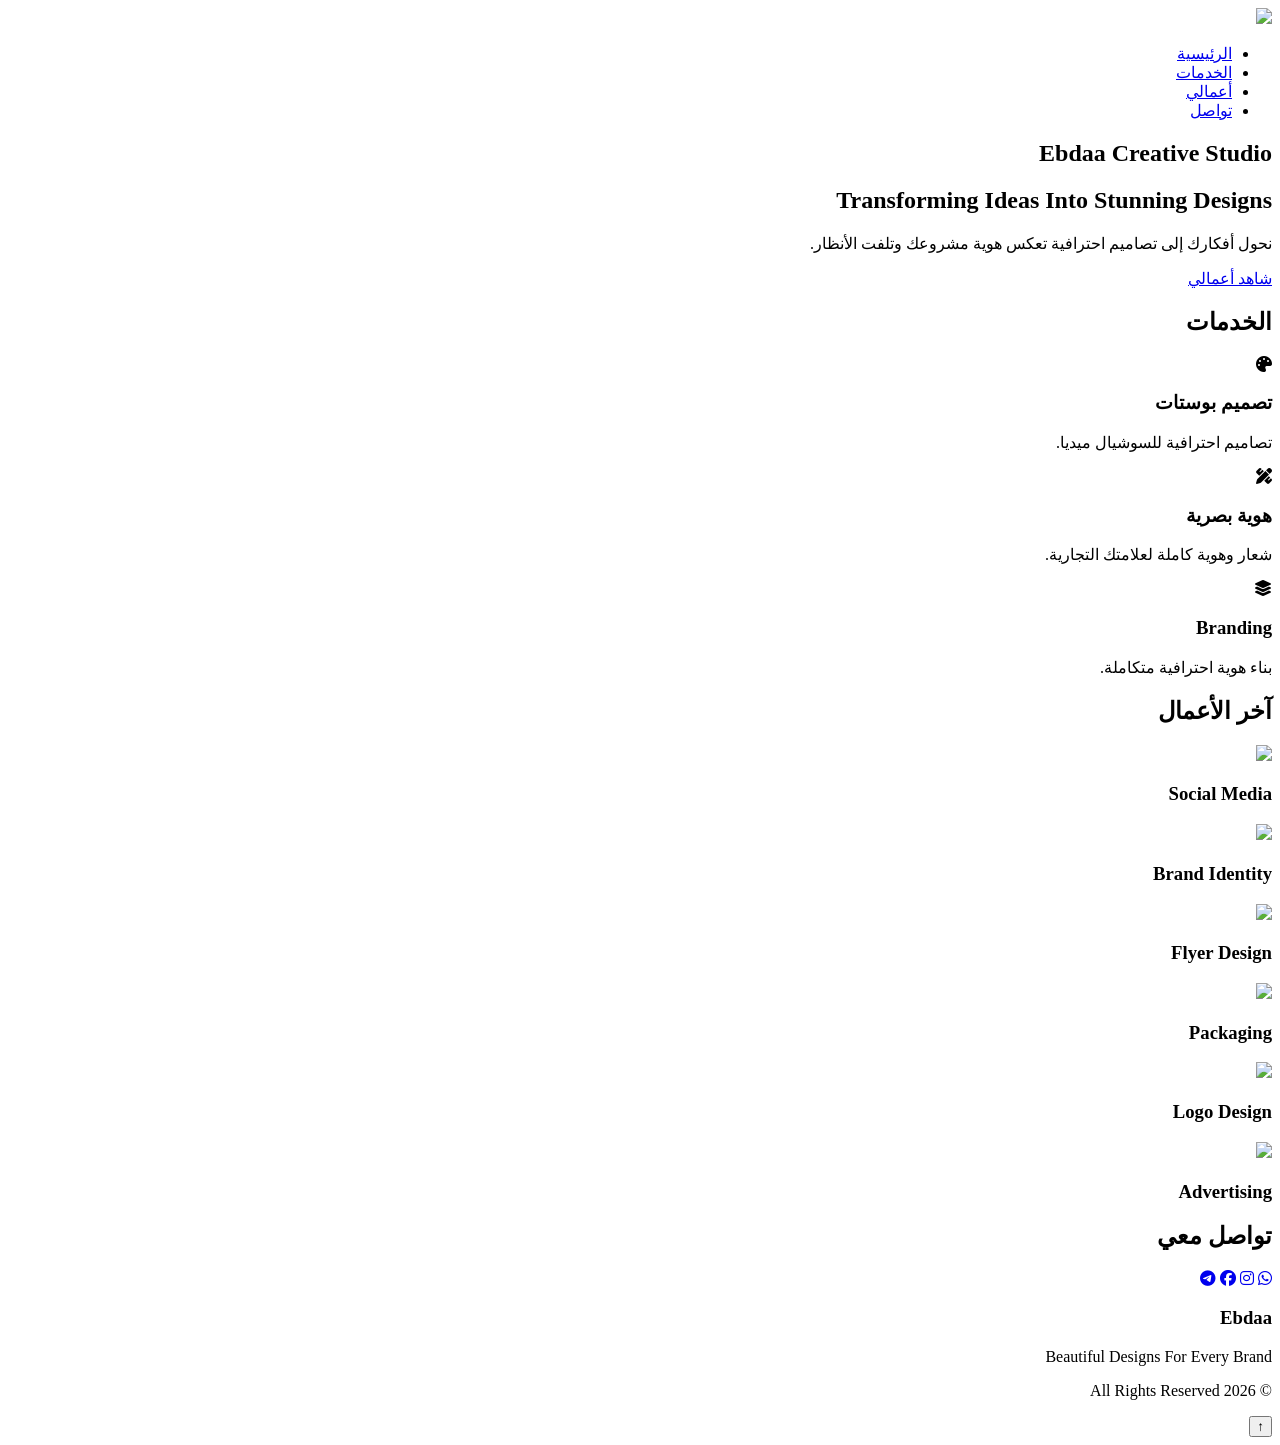
==== index.html @ 0e227d50 "index.html" ====
<!DOCTYPE html>
<html lang="ar" dir="rtl">
<head>
<meta charset="UTF-8">
<meta name="viewport" content="width=device-width, initial-scale=1.0">
<title>Ebdaa | Creative Design Portfolio</title>

<link rel="preconnect" href="https://fonts.googleapis.com">
<link rel="preconnect" href="https://fonts.gstatic.com" crossorigin>

<link href="https://fonts.googleapis.com/css2?family=Cairo:wght@300;400;600;700;800&family=Poppins:wght@300;400;600;700&display=swap" rel="stylesheet">

<link rel="stylesheet" href="style.css">

<link rel="stylesheet"
href="https://cdnjs.cloudflare.com/ajax/libs/font-awesome/6.6.0/css/all.min.css">

</head>

<body>

<header>

<nav>

<div class="logo">

<img src="images/logo.png">

</div>

<ul>

<li><a href="#home">الرئيسية</a></li>

<li><a href="#services">الخدمات</a></li>

<li><a href="#portfolio">أعمالي</a></li>

<li><a href="#contact">تواصل</a></li>

</ul>

</nav>

</header>

<section class="hero" id="home">

<div class="hero-content">

<h1>Ebdaa Creative Studio</h1>

<h2>Transforming Ideas Into Stunning Designs</h2>

<p>

نحول أفكارك إلى تصاميم احترافية تعكس هوية مشروعك وتلفت الأنظار.

</p>

<a href="#portfolio" class="btn">
شاهد أعمالي
</a>

</div>

</section>

<section class="services" id="services">

<h2 class="title">الخدمات</h2>

<div class="cards">

<div class="card">

<i class="fas fa-palette"></i>

<h3>تصميم بوستات</h3>

<p>تصاميم احترافية للسوشيال ميديا.</p>

</div>

<div class="card">

<i class="fas fa-pen-ruler"></i>

<h3>هوية بصرية</h3>

<p>شعار وهوية كاملة لعلامتك التجارية.</p>

</div>

<div class="card">

<i class="fas fa-layer-group"></i>

<h3>Branding</h3>

<p>بناء هوية احترافية متكاملة.</p>

</div>

</div>

</section>

<section class="portfolio" id="portfolio">

<h2 class="title">آخر الأعمال</h2>

<div class="gallery">

<div class="item">
<img src="images/work1.jpg">
<div class="overlay">
<h3>Social Media</h3>
</div>
</div>

<div class="item">
<img src="images/work2.jpg">
<div class="overlay">
<h3>Brand Identity</h3>
</div>
</div>

<div class="item">
<img src="images/work3.jpg">
<div class="overlay">
<h3>Flyer Design</h3>
</div>
</div>

<div class="item">
<img src="images/work4.jpg">
<div class="overlay">
<h3>Packaging</h3>
</div>
</div>

<div class="item">
<img src="images/work5.jpg">
<div class="overlay">
<h3>Logo Design</h3>
</div>
</div>

<div class="item">
<img src="images/work6.jpg">
<div class="overlay">
<h3>Advertising</h3>
</div>
</div>

</div>

</section>

<section class="contact" id="contact">

<h2 class="title">تواصل معي</h2>

<div class="social">

<a href="#"><i class="fab fa-whatsapp"></i></a>

<a href="#"><i class="fab fa-instagram"></i></a>

<a href="#"><i class="fab fa-facebook"></i></a>

<a href="#"><i class="fab fa-telegram"></i></a>

</div>

</section>

<footer>

<h3>Ebdaa</h3>

<p>Beautiful Designs For Every Brand</p>

<p>© 2026 All Rights Reserved</p>

</footer>

<script src="script.js"></script>

</body>
</html>
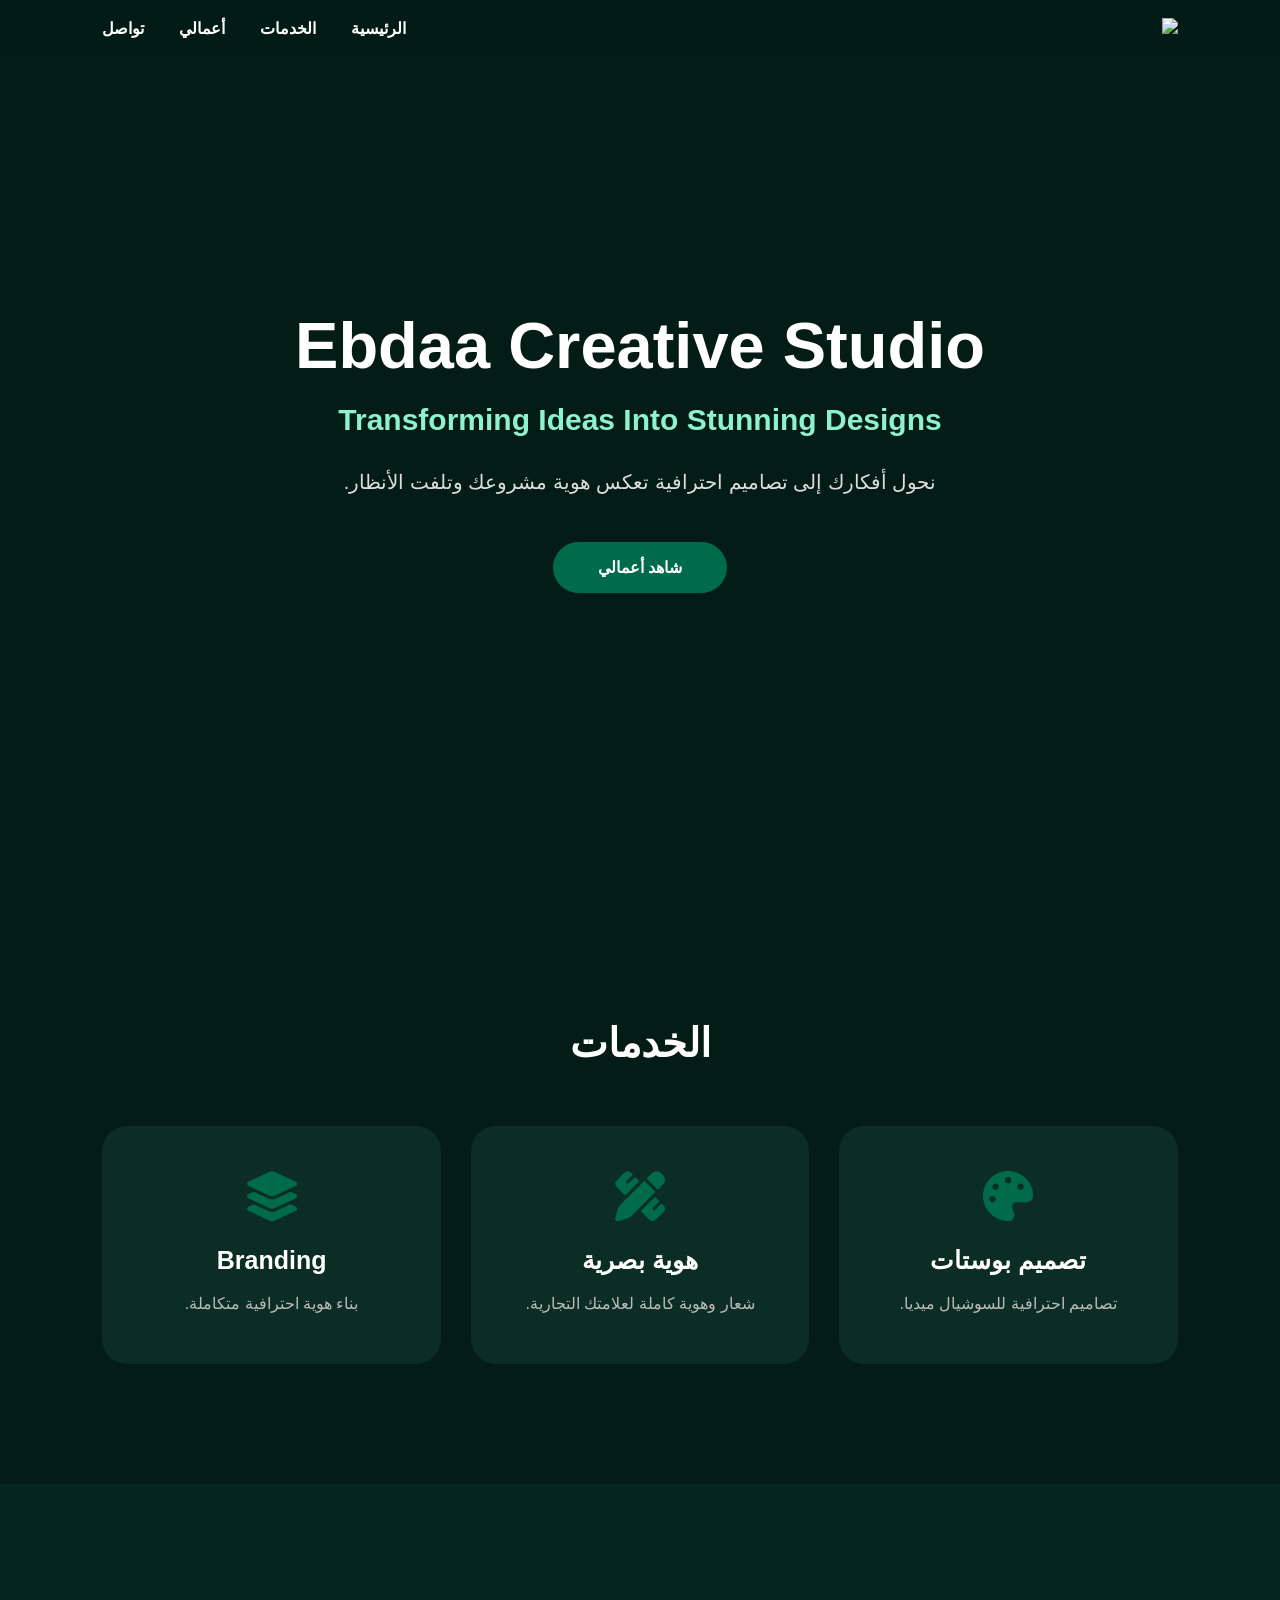
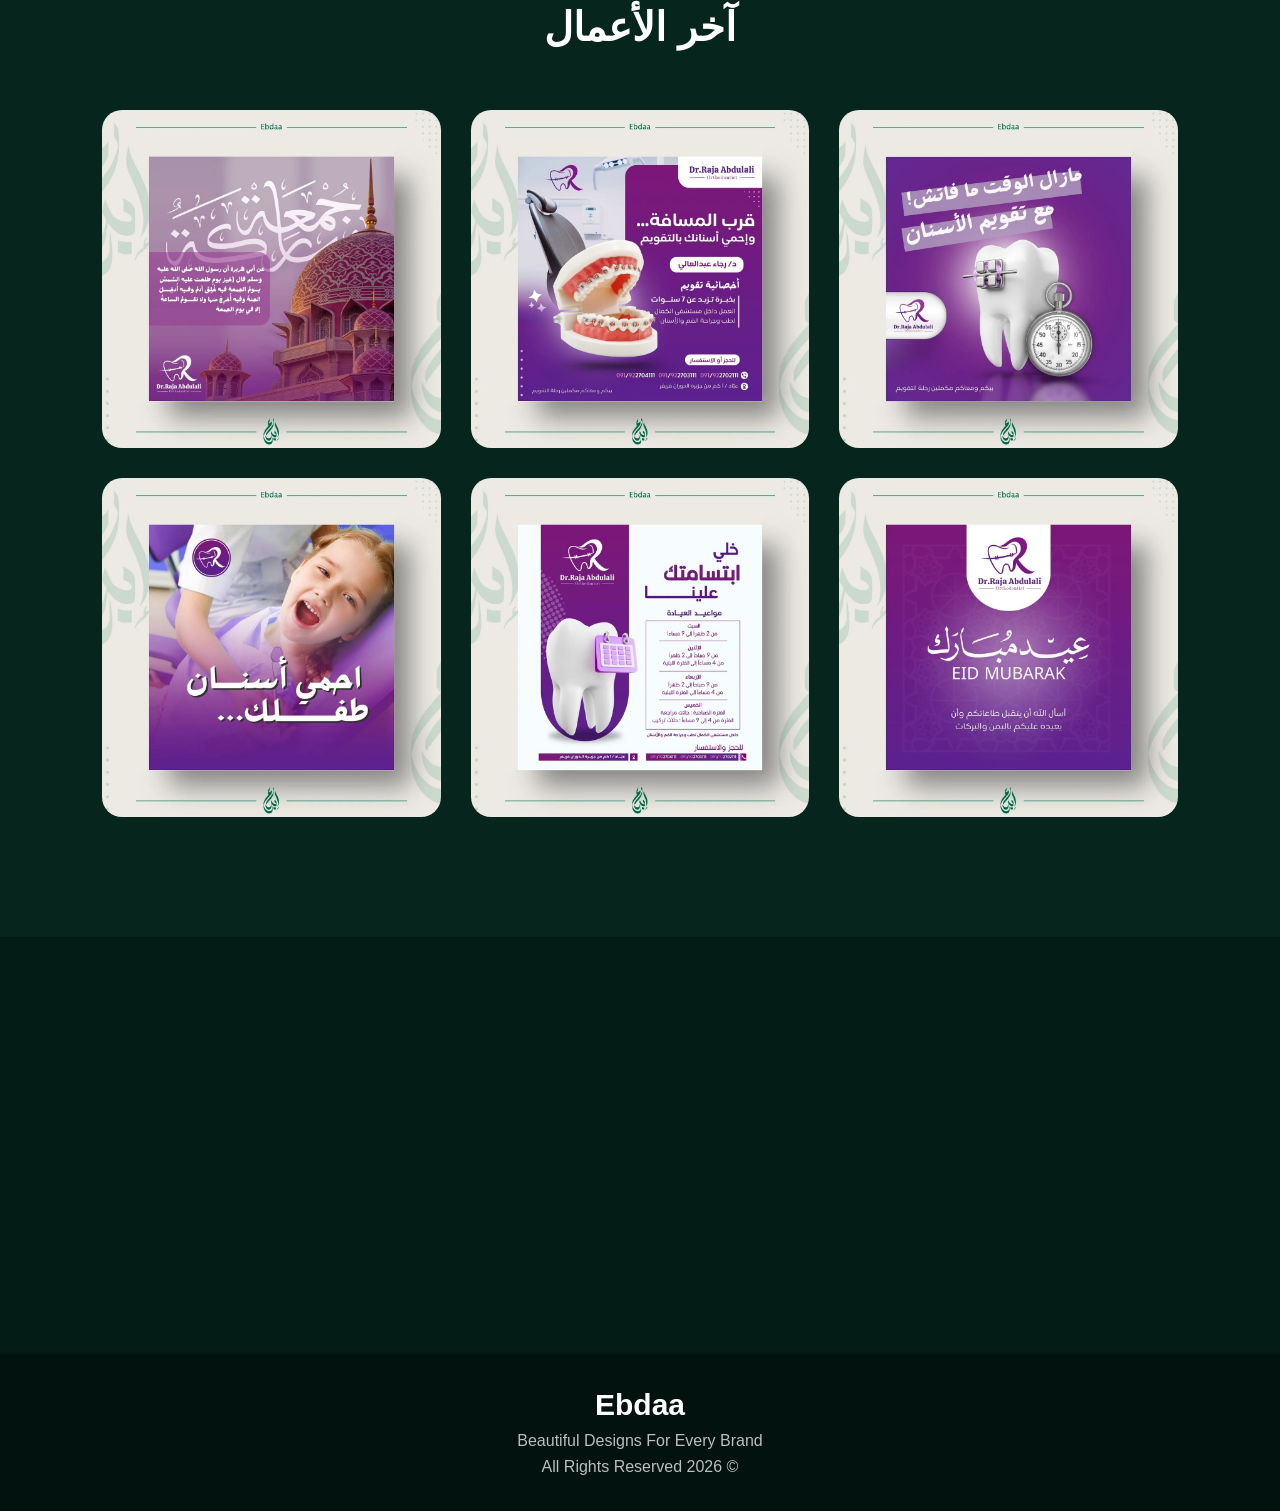
==== commit 1a050cde: "index.html" ====
--- a/index.html
+++ b/index.html
@@ -114,42 +114,42 @@
 <div class="gallery">
 
 <div class="item">
-<img src="images/work1.jpg">
+<img src="1.jpg">
 <div class="overlay">
 <h3>Social Media</h3>
 </div>
 </div>
 
 <div class="item">
-<img src="images/work2.jpg">
+<img src="2.jpg">
 <div class="overlay">
 <h3>Brand Identity</h3>
 </div>
 </div>
 
 <div class="item">
-<img src="images/work3.jpg">
+<img src="3.jpg">
 <div class="overlay">
 <h3>Flyer Design</h3>
 </div>
 </div>
 
 <div class="item">
-<img src="images/work4.jpg">
+<img src="4.jpg">
 <div class="overlay">
 <h3>Packaging</h3>
 </div>
 </div>
 
 <div class="item">
-<img src="images/work5.jpg">
+<img src="5.jpg">
 <div class="overlay">
 <h3>Logo Design</h3>
 </div>
 </div>
 
 <div class="item">
-<img src="images/work6.jpg">
+<img src="6.jpg">
 <div class="overlay">
 <h3>Advertising</h3>
 </div>
--- a/style.css
+++ b/style.css
@@ -0,0 +1,348 @@
+*{
+margin:0;
+padding:0;
+box-sizing:border-box;
+scroll-behavior:smooth;
+}
+
+body{
+font-family:'Cairo',sans-serif;
+background:#041c16;
+color:#fff;
+overflow-x:hidden;
+}
+
+:root{
+--main:#006B4B;
+--dark:#041c16;
+--light:#ffffff;
+--card:#0b2d24;
+}
+
+header{
+position:fixed;
+top:0;
+left:0;
+width:100%;
+padding:18px 8%;
+display:flex;
+justify-content:center;
+background:rgba(4,28,22,.85);
+backdrop-filter:blur(15px);
+z-index:1000;
+}
+
+nav{
+width:100%;
+display:flex;
+justify-content:space-between;
+align-items:center;
+}
+
+.logo img{
+height:70px;
+}
+
+nav ul{
+display:flex;
+gap:35px;
+list-style:none;
+}
+
+nav a{
+color:white;
+text-decoration:none;
+font-weight:600;
+transition:.4s;
+}
+
+nav a:hover{
+color:var(--main);
+}
+
+.hero{
+height:100vh;
+display:flex;
+justify-content:center;
+align-items:center;
+text-align:center;
+padding:40px;
+background:
+linear-gradient(rgba(4,28,22,.75),rgba(4,28,22,.75)),
+url(images/bg.jpg);
+background-size:cover;
+background-position:center;
+}
+
+.hero-content{
+max-width:800px;
+}
+
+.hero h1{
+font-size:65px;
+margin-bottom:20px;
+color:white;
+}
+
+.hero h2{
+font-size:30px;
+margin-bottom:25px;
+color:#8df3cf;
+}
+
+.hero p{
+font-size:20px;
+line-height:2;
+margin-bottom:40px;
+color:#ddd;
+}
+
+.btn{
+display:inline-block;
+padding:16px 45px;
+background:var(--main);
+color:white;
+text-decoration:none;
+border-radius:50px;
+font-weight:bold;
+transition:.4s;
+}
+
+.btn:hover{
+transform:translateY(-5px);
+box-shadow:0 0 25px var(--main);
+}
+
+.title{
+text-align:center;
+font-size:40px;
+margin-bottom:60px;
+}
+
+.services{
+padding:120px 8%;
+}
+
+.cards{
+display:grid;
+grid-template-columns:repeat(auto-fit,minmax(260px,1fr));
+gap:30px;
+}
+
+.card{
+background:var(--card);
+padding:45px;
+border-radius:25px;
+text-align:center;
+transition:.4s;
+}
+
+.card:hover{
+transform:translateY(-12px);
+box-shadow:0 0 30px rgba(0,107,75,.45);
+}
+
+.card i{
+font-size:50px;
+color:var(--main);
+margin-bottom:25px;
+}
+
+.card h3{
+margin-bottom:15px;
+font-size:25px;
+}
+
+.card p{
+color:#bbb;
+line-height:1.8;
+}
+/* ===========================
+   Portfolio
+=========================== */
+
+.portfolio{
+padding:120px 8%;
+background:#06251d;
+}
+
+.gallery{
+display:grid;
+grid-template-columns:repeat(auto-fit,minmax(320px,1fr));
+gap:30px;
+}
+
+.item{
+position:relative;
+overflow:hidden;
+border-radius:20px;
+cursor:pointer;
+}
+
+.item img{
+width:100%;
+display:block;
+transition:.6s;
+}
+
+.item:hover img{
+transform:scale(1.08);
+}
+
+.overlay{
+position:absolute;
+left:0;
+top:0;
+width:100%;
+height:100%;
+background:linear-gradient(to top,rgba(0,107,75,.95),transparent);
+display:flex;
+justify-content:center;
+align-items:end;
+padding:30px;
+opacity:0;
+transition:.4s;
+}
+
+.item:hover .overlay{
+opacity:1;
+}
+
+.overlay h3{
+font-size:28px;
+color:#fff;
+}
+
+/* ===========================
+   Contact
+=========================== */
+
+.contact{
+padding:120px 8%;
+text-align:center;
+}
+
+.social{
+display:flex;
+justify-content:center;
+gap:25px;
+margin-top:40px;
+flex-wrap:wrap;
+}
+
+.social a{
+width:70px;
+height:70px;
+border-radius:50%;
+display:flex;
+justify-content:center;
+align-items:center;
+background:#0b2d24;
+color:white;
+font-size:28px;
+text-decoration:none;
+transition:.4s;
+}
+
+.social a:hover{
+background:#006B4B;
+transform:translateY(-10px) rotate(360deg);
+box-shadow:0 0 25px #006B4B;
+}
+
+/* ===========================
+   Footer
+=========================== */
+
+footer{
+padding:35px;
+text-align:center;
+background:#02120e;
+}
+
+footer h3{
+font-size:30px;
+margin-bottom:10px;
+}
+
+footer p{
+color:#bdbdbd;
+margin-top:8px;
+}
+
+/* ===========================
+   Responsive
+=========================== */
+
+@media(max-width:900px){
+
+.hero h1{
+font-size:42px;
+}
+
+.hero h2{
+font-size:22px;
+}
+
+.hero p{
+font-size:17px;
+}
+
+nav{
+flex-direction:column;
+gap:15px;
+}
+
+nav ul{
+gap:18px;
+flex-wrap:wrap;
+justify-content:center;
+}
+
+.logo img{
+height:55px;
+}
+
+.title{
+font-size:30px;
+}
+
+}
+.hidden{
+opacity:0;
+transform:translateY(60px);
+transition:.8s ease;
+}
+
+.show{
+opacity:1;
+transform:translateY(0);
+}
+
+.top-btn{
+position:fixed;
+bottom:30px;
+left:30px;
+width:55px;
+height:55px;
+border:none;
+border-radius:50%;
+background:#006B4B;
+color:#fff;
+font-size:24px;
+cursor:pointer;
+opacity:0;
+pointer-events:none;
+transition:.4s;
+z-index:9999;
+}
+
+.top-btn.active{
+opacity:1;
+pointer-events:auto;
+}
+
+.top-btn:hover{
+transform:scale(1.1);
+box-shadow:0 0 20px #006B4B;
+}
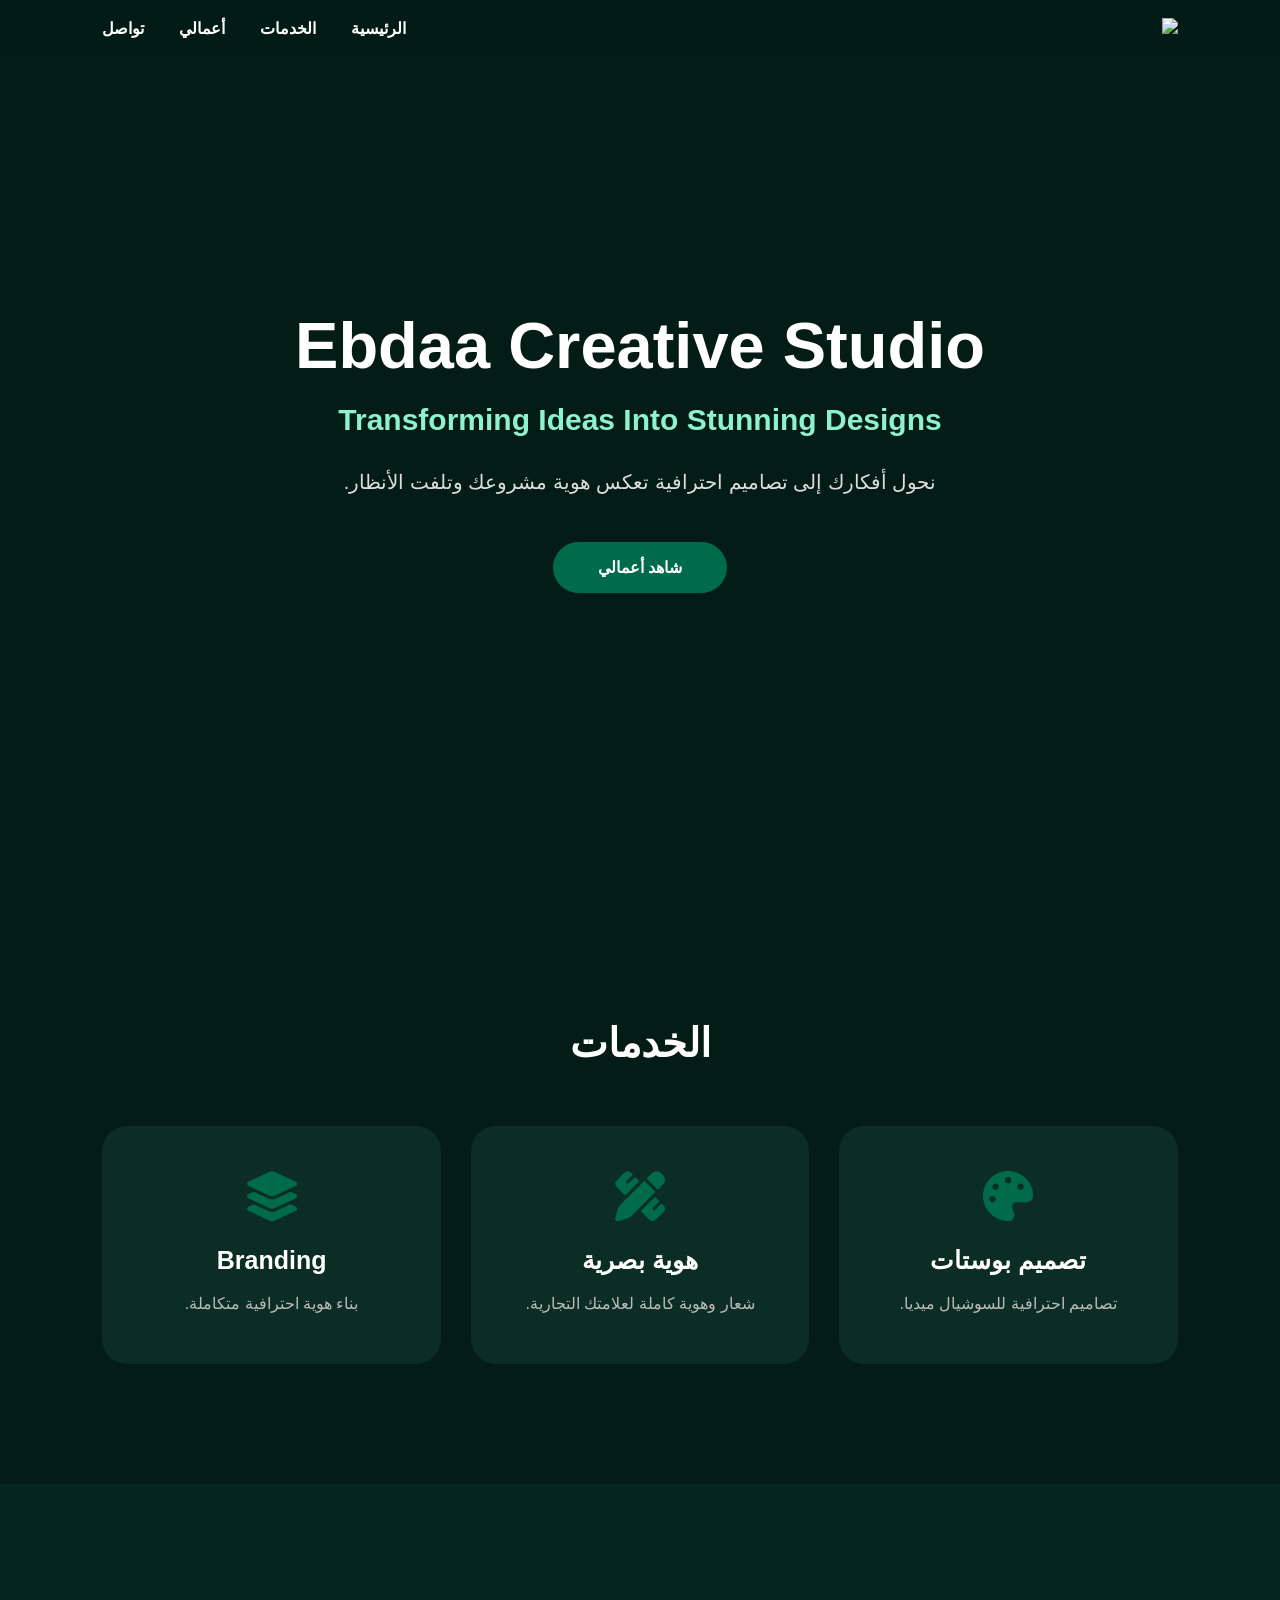
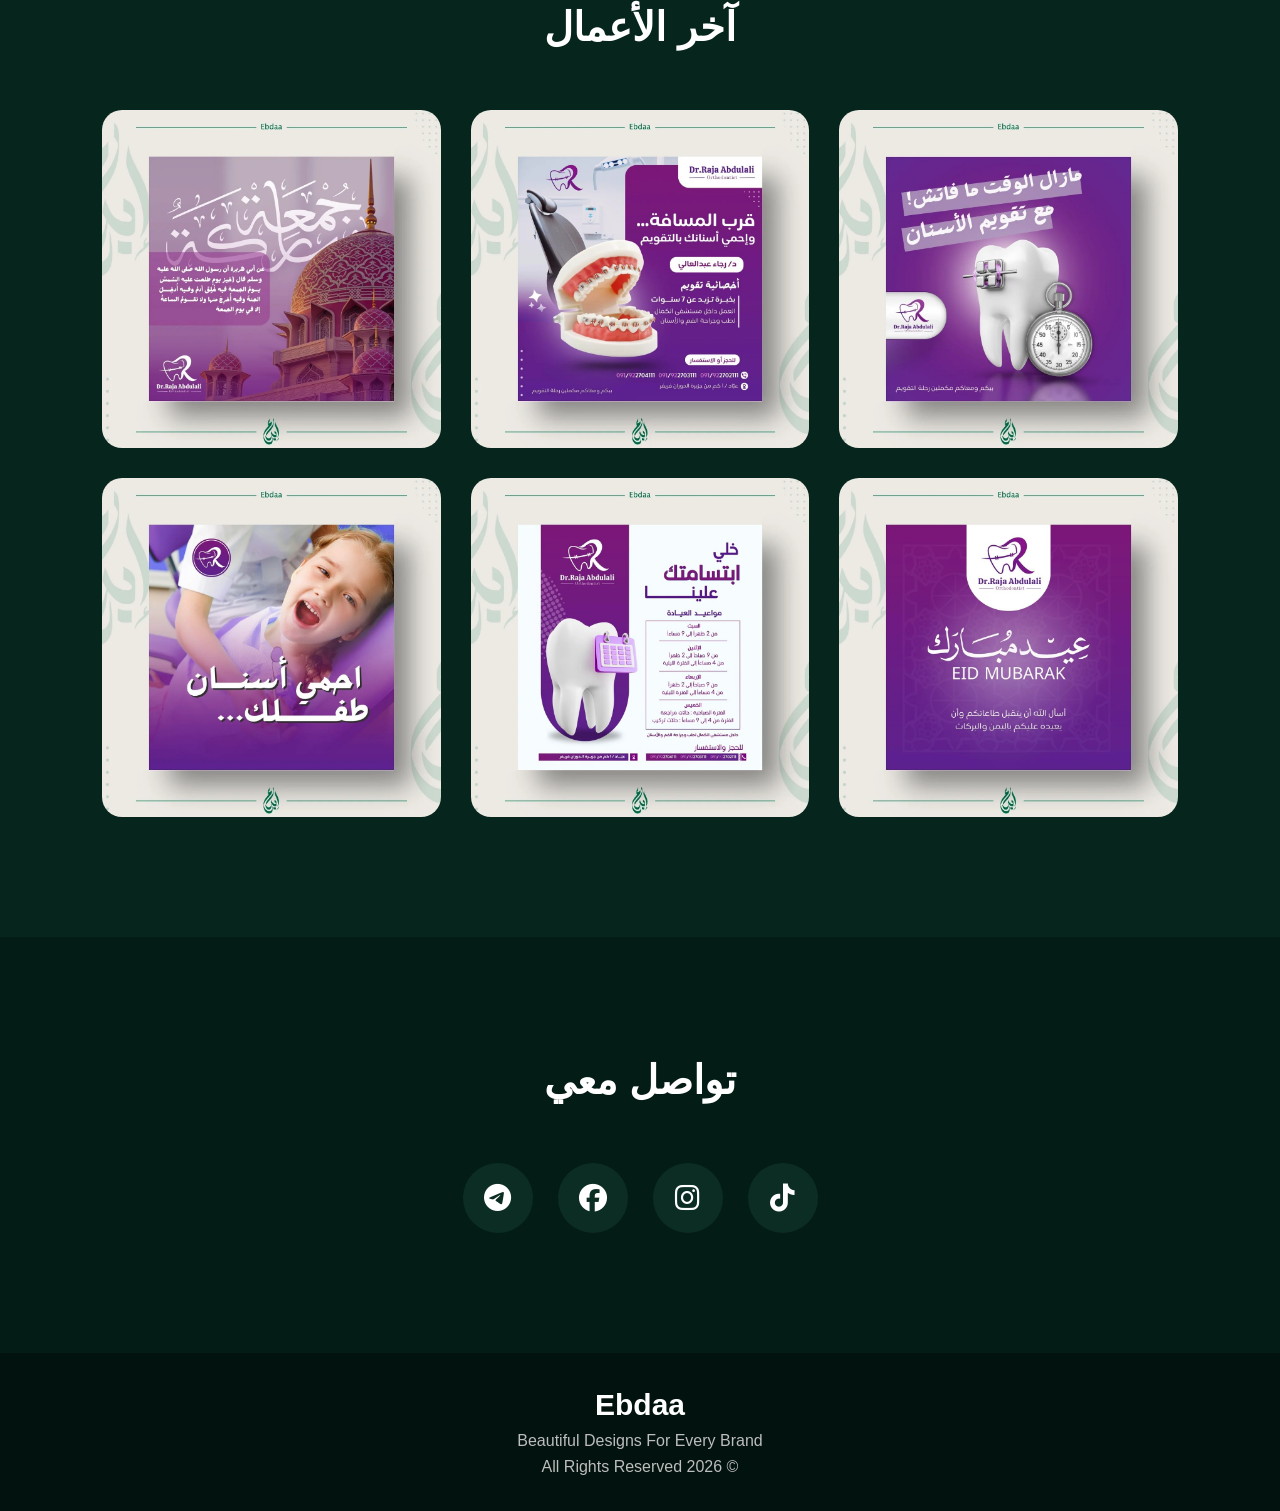
==== commit 3cd06627: "index.html" ====
--- a/index.html
+++ b/index.html
@@ -25,7 +25,7 @@
 
 <div class="logo">
 
-<img src="images/logo.png">
+<img src="FB_IMG_1783013792502.png">
 
 </div>
 
@@ -165,13 +165,13 @@
 
 <div class="social">
 
-<a href="#"><i class="fab fa-whatsapp"></i></a>
+<a href=".ebdaa2"><i class="fab fa-tiktok"></i></a>
 
-<a href="#"><i class="fab fa-instagram"></i></a>
+<a href="https://www.instagram.com/ebdaa_22?igsh=MXhzOTJpN2M3cGJ2ag=="><i class="fab fa-instagram"></i></a>
 
-<a href="#"><i class="fab fa-facebook"></i></a>
+<a href="https://www.facebook.com/share/1BfHfcbe16/"><i class="fab fa-facebook"></i></a>
 
-<a href="#"><i class="fab fa-telegram"></i></a>
+<a href="@ebdaa_2"><i class="fab fa-telegram"></i></a>
 
 </div>
 
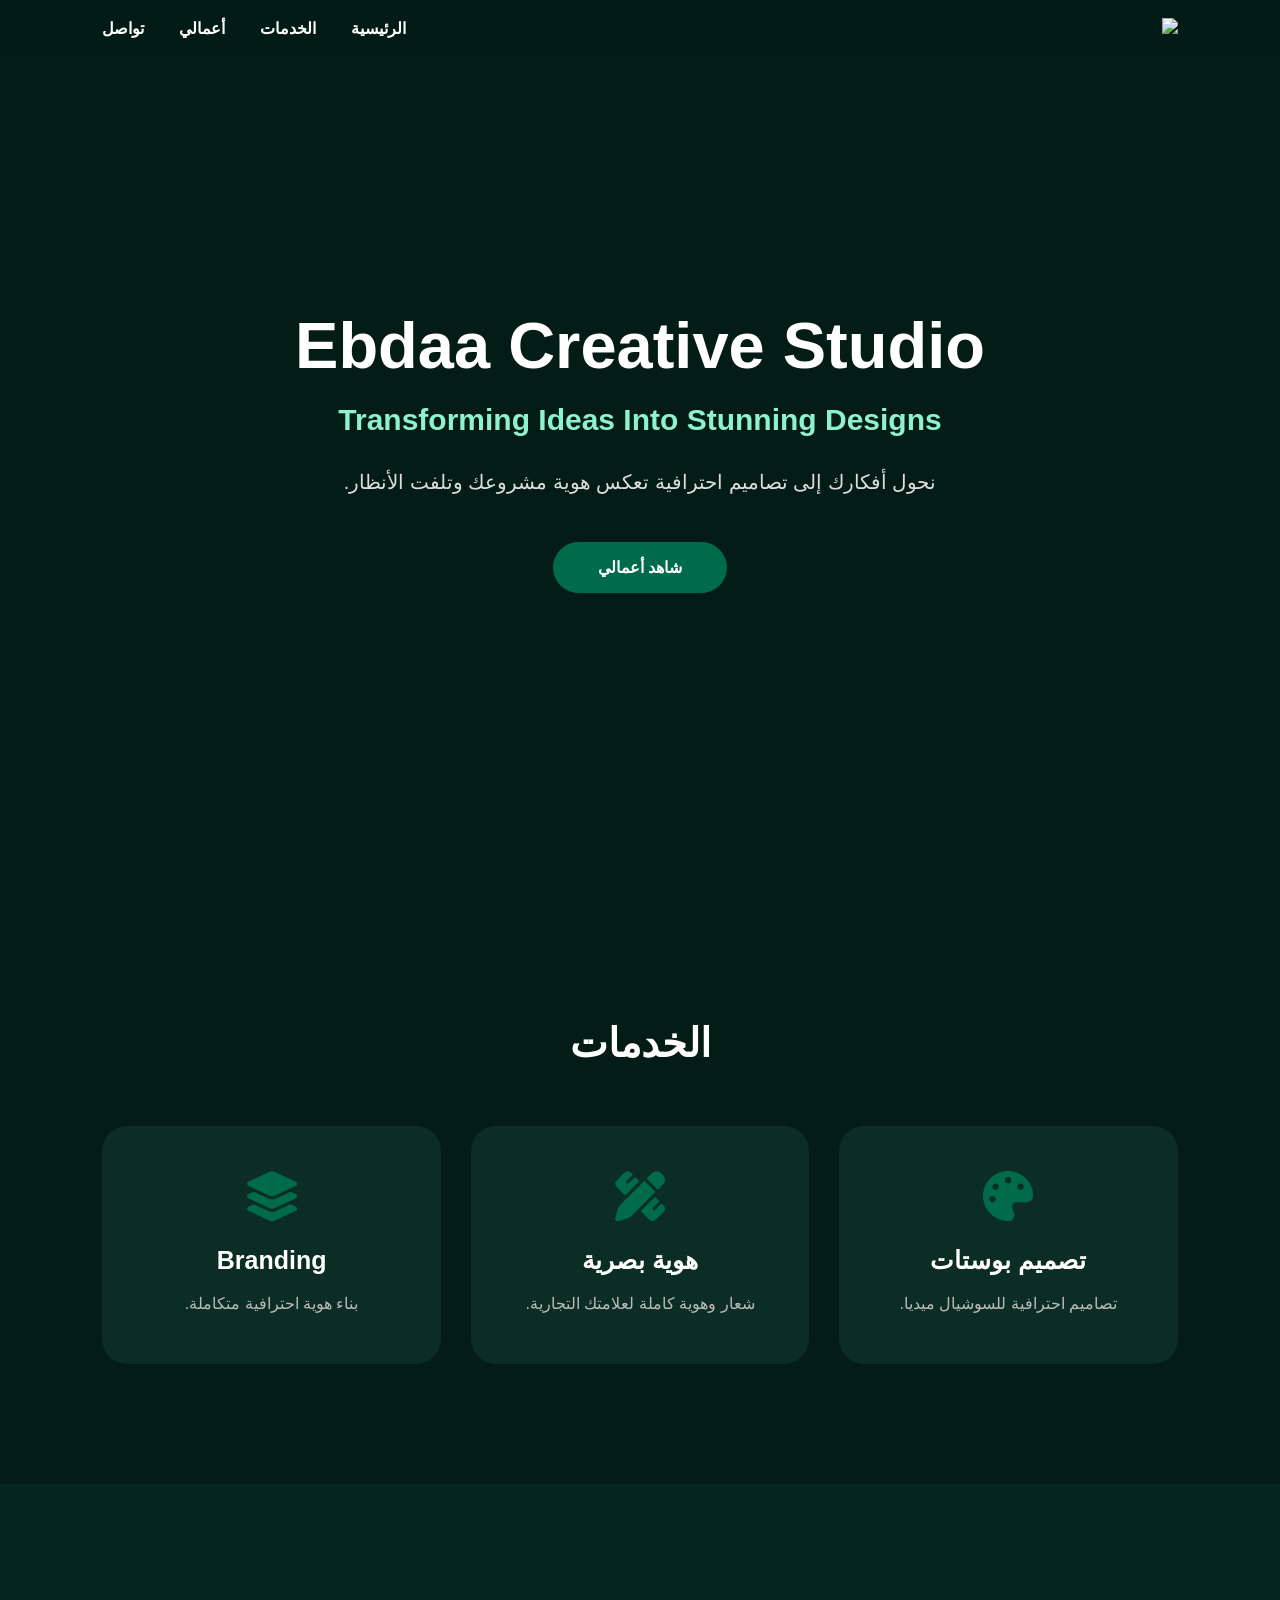
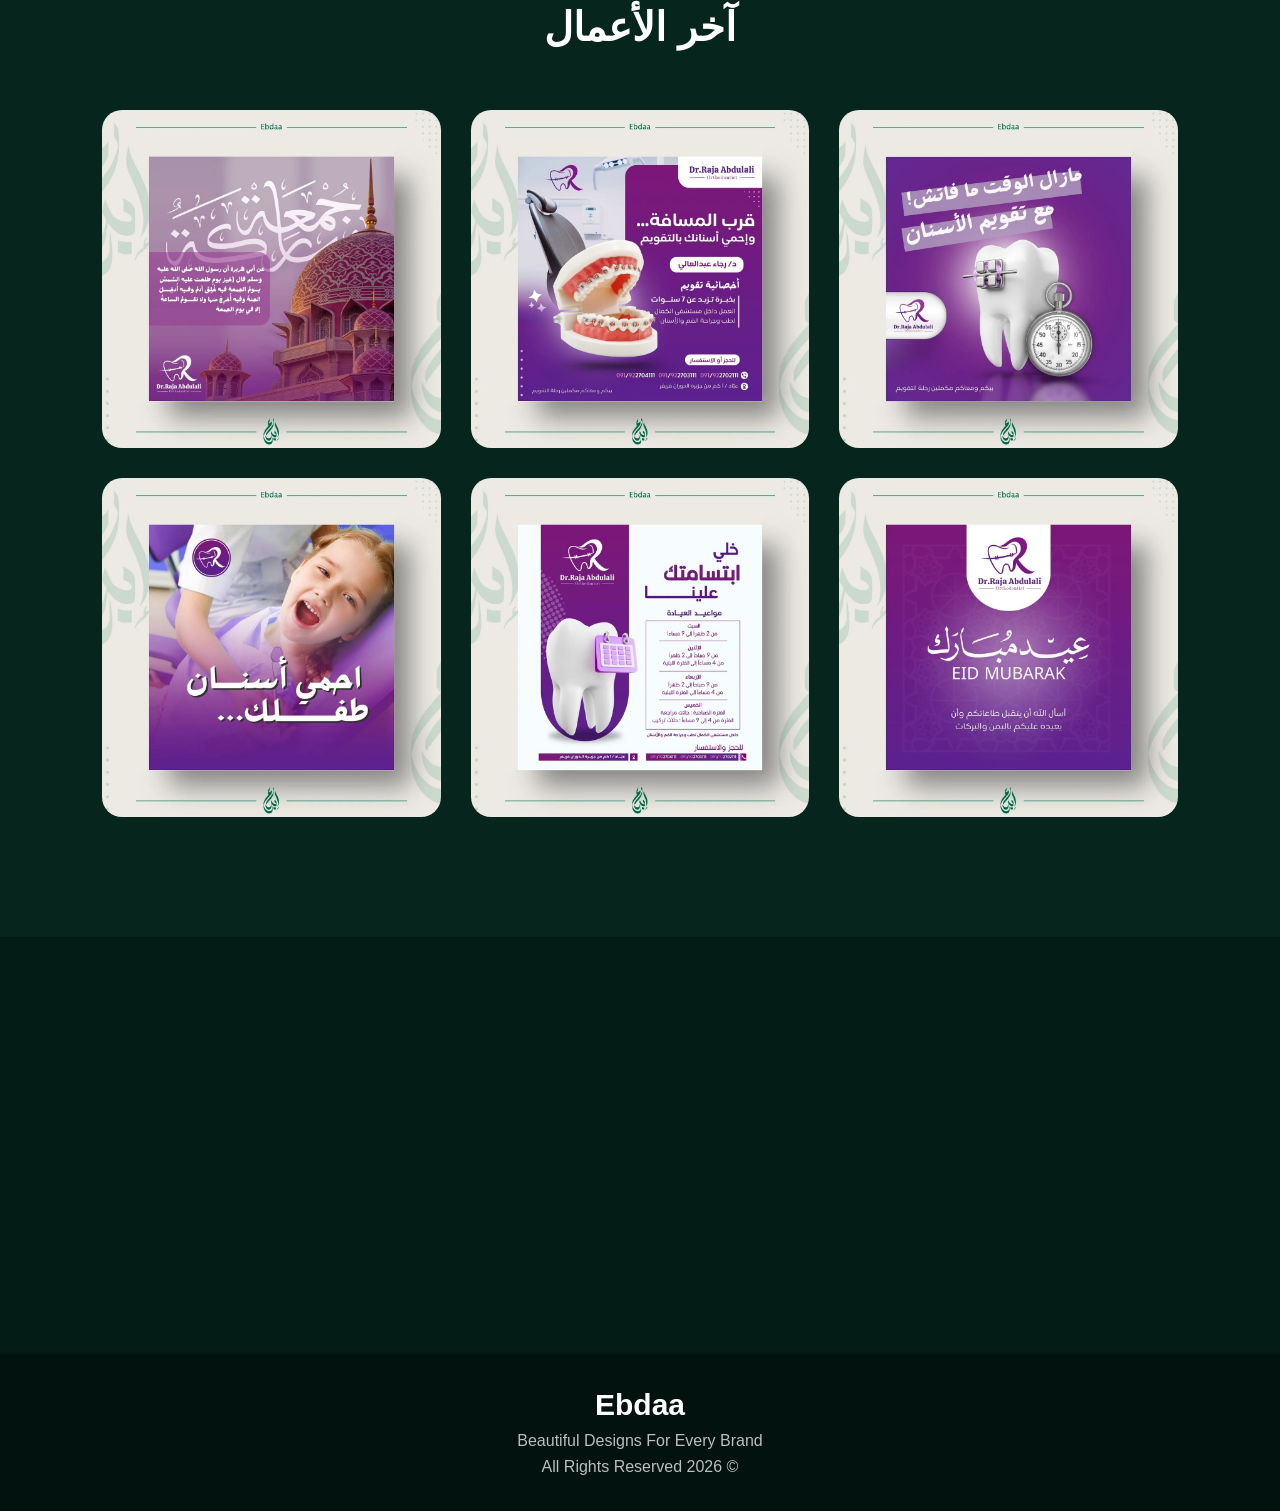
==== commit df4fa7d4: "index.html" ====
--- a/index.html
+++ b/index.html
@@ -165,13 +165,13 @@
 
 <div class="social">
 
-<a href=".ebdaa2"><i class="fab fa-tiktok"></i></a>
+<a href="https://www.tiktok.com/@.ebdaa2?_r=1&_t=ZS-97mTO7nv0Cu"><i class="fab fa-tiktok"></i></a>
 
 <a href="https://www.instagram.com/ebdaa_22?igsh=MXhzOTJpN2M3cGJ2ag=="><i class="fab fa-instagram"></i></a>
 
 <a href="https://www.facebook.com/share/1BfHfcbe16/"><i class="fab fa-facebook"></i></a>
 
-<a href="@ebdaa_2"><i class="fab fa-telegram"></i></a>
+<a href="t.me/ebdaa_2"><i class="fab fa-telegram"></i></a>
 
 </div>
 
